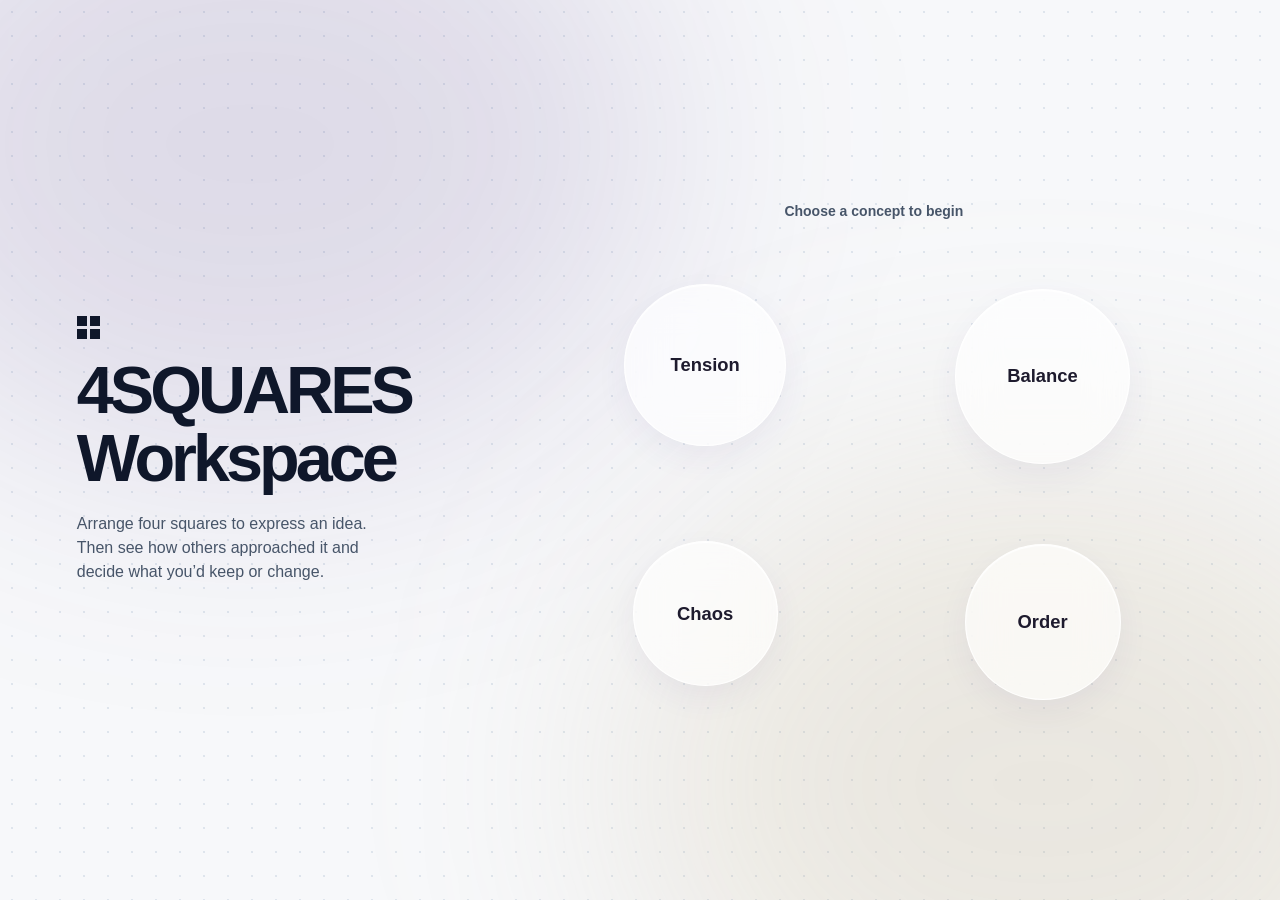
==== p3/index.html @ ac11e538 "Keep landing concept bubbles label-only" ====
<!DOCTYPE html>
<html lang="en">
<head>
  <meta http-equiv="Content-Security-Policy" content="script-src 'self'; connect-src 'none'; img-src data: blob:">
  <meta charset="UTF-8" />
  <meta name="viewport" content="width=device-width, initial-scale=1.0" />
  <title>4SQUARES Workspace</title>
  <link rel="stylesheet" href="../assets/workspace.css?v=05e2b8e4b5">
</head>
<body data-flow="p3">

  <!-- SCREEN 0: ENTRY GATE -->
  <main id="entryGate" class="entry-gate spatial-entry">
    <div class="entry-wash entry-wash-purple" aria-hidden="true"></div>
    <div class="entry-wash entry-wash-gold" aria-hidden="true"></div>
    <section class="spatial-layout" aria-labelledby="gateHeading">
      <div class="spatial-intro">
        <header class="gate-header">
          <div class="mark-4squares" aria-hidden="true">
            <span></span><span></span><span></span><span></span>
          </div>
          <h1 id="gateHeading">4SQUARES Workspace</h1>
        </header>
        <p class="concept-intro">Arrange four squares to express an idea. Then see how others approached it and decide what you’d keep or change.</p>
        <button type="button" id="resumeDraftBtn" class="btn" data-click="resume-draft" hidden>Resume Saved Session</button>
      </div>
      <div class="spatial-field">
        <h2 id="conceptPickerHeading">Choose a concept to begin</h2>
        <div id="conceptPicker" role="group" aria-labelledby="conceptPickerHeading">
          <button type="button" class="concept-bubble" data-click="choose-concept">Tension</button>
          <button type="button" class="concept-bubble" data-click="choose-concept">Balance</button>
          <button type="button" class="concept-bubble" data-click="choose-concept">Chaos</button>
          <button type="button" class="concept-bubble" data-click="choose-concept">Order</button>
        </div>
      </div>
      <section id="tutorial" aria-labelledby="tutorialTitle" hidden>
        <p id="tutorialProgress" class="meta-note"></p>
        <h2 id="tutorialTitle" tabindex="-1" aria-describedby="tutorialProgress"></h2>
        <div class="tutorial-content">
          <p id="tutorialBody"></p>
          <div class="action-row">
            <button id="tutorialBack" class="btn" type="button" data-click="show-tutorial-step" hidden>Back</button>
            <button id="tutorialContinue" class="btn btn-primary" type="button" data-click="advance-tutorial">Continue</button>
            <button id="tutorialSkip" class="btn" type="button" data-click="close-tutorial">Skip intro</button>
          </div>
        </div>
      </section>
    </section>
  </main>

  <!-- WORKSPACE APPLICATION -->
  <div id="workspaceShell" hidden>
    <header class="app-header p3-header">
      <div class="header-group workspace-top-row">
        <div class="header-group workspace-status">
          <p class="workspace-concept"><span class="workspace-concept-label">Concept:</span> <span class="concept-chip"><svg viewBox="0 0 24 24" width="14" height="14" aria-hidden="true"><path id="conceptIcon" fill="none" stroke="currentColor" stroke-width="1.7" stroke-linecap="round" stroke-linejoin="round"/></svg><strong id="conceptIndicator"></strong></span></p>
        </div>
        <div class="header-group workspace-actions">
          <button type="button" class="btn workspace-tutorial" data-click="open-tutorial"><svg viewBox="0 0 24 24" width="16" height="16" aria-hidden="true"><circle cx="12" cy="12" r="9" fill="none" stroke="currentColor" stroke-width="1.6"/><path d="M9.5 9a2.5 2.5 0 1 1 4 2c-1.2.8-1.5 1.3-1.5 2.5m0 3h.01" fill="none" stroke="currentColor" stroke-width="1.6" stroke-linecap="round"/></svg> Tutorial</button>
        </div>
      </div>

      <nav class="desktop-progress progress-pill glass-floating" aria-label="Activity progress">
        <ol class="step-list">
          <li id="stepNav1" class="step-item"><button type="button" data-step="1" data-click="navigate-p3-step">1. Create V1</button></li>
          <li id="stepNavPre" class="step-item"><button type="button" data-step="1.25" data-click="navigate-p3-step">2. Pre-Reflect</button></li>
          <li id="stepNavGallery" class="step-item"><button type="button" data-step="1.5" data-click="navigate-p3-step">3. Gallery</button></li>
          <li id="stepNav2" class="step-item"><button type="button" data-step="2" data-click="navigate-p3-step">4. Decide</button></li>
          <li id="stepNav3" class="step-item"><button type="button" data-step="3" data-click="navigate-p3-step">+ Variation</button></li>
          <li id="stepNav4" class="step-item"><button type="button" data-step="4" data-click="navigate-p3-step">5. Export</button></li>
        </ol>
      </nav>

      <nav class="mobile-progress compact-progress glass-floating" aria-label="Activity steps">
        <span id="mobileStageLabel" class="sr-only">Step 1 of 5</span>
        <ol id="mobileStepList" class="step-list mobile-step-list">
          <li><button type="button" class="btn" data-step="1" data-click="navigate-p3-step">1. Create V1</button></li>
          <li><button type="button" class="btn" data-step="1.25" data-click="navigate-p3-step">2. Pre-Reflect</button></li>
          <li><button type="button" class="btn" data-step="1.5" data-click="navigate-p3-step">3. Gallery</button></li>
          <li><button type="button" class="btn" data-step="2" data-click="navigate-p3-step">4. Decide</button></li>
          <li><button type="button" class="btn" data-step="3" data-click="navigate-p3-step">+ Variation</button></li>
          <li><button type="button" class="btn" data-step="4" data-click="navigate-p3-step">5. Export</button></li>
        </ol>
      </nav>

      <p id="localSaveStatus" class="meta-note save-indicator" role="status">Local autosave</p>
    </header>

    <main class="workspace-main">
      <section id="galleryPage" aria-labelledby="galleryTitle" hidden>
        <header class="gallery-heading">
          <h2 id="galleryTitle" tabindex="-1">Gallery</h2>
          <button type="button" class="btn btn-primary" data-click="go-to-step">Continue to Reflection</button>
        </header>
        <figure class="gallery-strip">
          <figcaption id="galleryScrollHint">Swipe or scroll sideways to explore <span aria-hidden="true">→</span></figcaption>
          <div id="gallerySamples" class="sample-grid" tabindex="0" role="region" aria-label="Six example compositions" aria-describedby="galleryScrollHint"></div>
        </figure>
        <p id="sampleSaveStatus" class="sample-save-status" role="status"></p>
      </section>
      <!-- LEFT COLUMN: BOARD OR COMPARISON GALLERY -->
      <section id="stageSection" class="stage-section" aria-label="Composition workspace">

        <!-- Interactive Canvas View (Steps 1-3) -->
        <div id="canvasView">
          <div class="canvas-toolbar">

            <div id="ghostToolbar" class="header-group" hidden>
              <label class="checkbox-row">
                <input type="checkbox" id="v1GhostToggle" data-change="render-board" />
                <span>V1 Baseline Outline</span>
              </label>
              <button type="button" class="btn" data-click="select-choice">View Locked V1</button>
            </div>
          </div>

          <div class="board-surface">
            <p class="touch-hint">Drag to move a square. Tap it for size and rotation controls, or pinch with two fingers to resize.</p>
          <div
            id="board"
            class="canvas-frame"
            role="application"
            aria-label="Four squares composition board. Select a square with Tab, move with Arrow keys, resize with plus or minus, rotate with left or right bracket."
            data-click="on-board-background-tap"
          >
            <div id="squaresContainer"></div>
          </div>
            <div id="canvasEditControls" class="canvas-edit-controls" hidden>
              <div class="canvas-edit-actions" role="group" aria-label="Canvas history">
                <button id="undoCanvasBtn" type="button" class="btn" data-click="undo-canvas" aria-disabled="true" aria-keyshortcuts="Control+Z Meta+Z" title="Ctrl/⌘+Z">Undo</button>
                <button id="redoCanvasBtn" type="button" class="btn" data-click="redo-canvas" aria-disabled="true" aria-keyshortcuts="Control+Shift+Z Meta+Shift+Z" title="Ctrl/⌘+Shift+Z">Redo</button>
                <span id="canvasHistoryStatus" class="sr-only" role="status"></span>
              </div>
              <div id="tiltControl" class="square-edit-controls glass-floating is-empty" role="group" aria-label="Selected square controls">
                <p id="squareEditHint">Select a square to adjust its angle and scale.</p>
                <div id="squareEditFields" hidden>
                  <strong id="squareEditLabel" aria-label="Selected square"></strong>
                  <label for="squareAngle" class="angle-label">Angle</label>
                  <input id="squareAngle" class="square-range angle-range" type="range" min="-45" max="45" step="1" value="0" aria-label="Square rotation angle">
                  <output id="tiltReadout" for="squareAngle">0°</output>
                  <button id="resetSquareAngle" class="btn angle-reset" type="button" data-click="reset-active-tilt" aria-label="Reset angle to zero" aria-disabled="true">↺</button>
                  <label for="squareScale" class="scale-label">Scale</label>
                  <input id="squareScale" class="square-range scale-range" type="range" step="any" aria-label="Square scale percentage">
                  <output id="squareSizeReadout" for="squareScale">100%</output>
                </div>
              </div>
            </div>
          </div>

          <!-- Version & Working Draft Management -->
          <section id="choicesTray" class="choices-bar" aria-label="Version management" hidden>
            <div class="store-actions">
              <button type="button" id="saveNewVersionBtn" class="btn btn-primary" data-click="store-new-choice">Save New Version</button>
              <button id="discardDraftBtn" type="button" class="btn discard-draft-secondary" data-click="confirm-discard-draft" hidden>Discard Changes</button>
              <span id="versionSaveStatus" class="meta-note" role="status"></span>
            </div>
            <details id="savedVersions">
              <summary>Saved Versions</summary>
              <ul id="choicesList" class="choices-list" aria-label="Saved versions"></ul>
            </details>
          </section>
        </div>

        <!-- Multi-Choice Comparison View (Step 4) -->
        <div id="compareView" hidden>
          <div class="canvas-toolbar compare-toolbar">
            <span class="badge" id="compareCountBadge">Comparing Versions</span>

            <div class="header-group">
              <label class="checkbox-row">
                <input type="checkbox" id="galleryGhostToggle" data-change="render-compare-gallery" checked />
                <span>Show the original V1 as dashed outlines</span>
              </label>
              <button type="button" class="btn" data-click="go-to-step-2">Back to Variations</button>
            </div>
          </div>

          <p class="meta-note">Dashed outlines show V1. Solid squares show the saved version.</p>
          <div id="compareGalleryGrid" class="compare-grid" role="region" aria-label="Comparison of saved versions"></div>
        </div>
      </section>

      <!-- RIGHT COLUMN: CLEAN STEP-BY-STEP PANEL (NO DUPLICATE MODE SWITCHER) -->
      <aside id="contextPanel" class="context-panel glass-card" aria-live="polite">

        <!-- STEP 1 PANEL -->
        <section id="onlineCreatePanel" class="panel-group" hidden>
          <h2 id="onlineCreateTitle" tabindex="-1">Make a Composition</h2>
          <p id="onlineCreateHint"></p>
          <button type="button" class="btn btn-primary" data-click="save-exploration">Save &amp; Continue</button>
          <p id="explorationStatus" class="meta-note" role="status" hidden></p>
          <section id="explorationProgress" class="panel-group" aria-labelledby="explorationCount" hidden>
            <h3 id="explorationCount" class="panel-title" aria-live="polite"></h3>
            <ol id="explorationThumbnails" class="exploration-grid"></ol>
          </section>
        </section>
        <section id="explorationReview" class="panel-group" aria-labelledby="explorationReviewTitle" hidden>
          <h2 id="explorationReviewTitle">Pick the arrangement you’d like to start with</h2>
          <p id="explorationReviewPrompt"></p>
          <ul id="explorationList" class="exploration-grid" aria-label="Your saved arrangements"></ul>
        </section>
        <section id="panelStep1" class="panel-group" aria-labelledby="step1Title">
          <div class="disclosure-header">
            <h2 id="step1Title" class="panel-title">Make Your First Composition</h2>
            <span id="v1LockBadge" class="badge">In progress</span>
          </div>

          <button id="backToComposition" type="button" class="btn" data-click="go-to-step-4" hidden>Back to Composition</button>
          <div>
            <p id="reflectionIntro" class="meta-note">Take a moment with your arrangement before opening the Gallery. A sentence or two is enough.</p>
          </div>

          <div>
            <label for="goalField" id="firstReflectionPrompt">How does this arrangement capture your chosen idea?</label>
            <p id="firstReflectionHint" class="meta-note">Start with one detail, such as a tight gap, a tilted edge, or an open corner.</p>
            <textarea id="goalField" aria-describedby="firstReflectionHint" data-input="validate-step1-gate"></textarea>
          </div>

          <div id="nextExploration">
            <label for="nextField">What might you test next? (Optional)</label>
            <input type="text" id="nextField" data-input="validate-step1-gate" placeholder="One thing I might change is …" />
          </div>

          <details id="reflectionHelp">
            <summary>Need a starting point?</summary>
            <p>Try noticing one of these details.</p>
            <ul>
              <li><strong>Closeness</strong> · Squares that almost touch or feel pulled apart.</li>
              <li><strong>Edges and tilt</strong> · Edges that line up, overlap, or lean.</li>
              <li><strong>Quiet space</strong> · Where the open space draws your eye.</li>
            </ul>
          </details>
          <div class="action-row">
            <button type="button" id="lockV1Btn" class="btn btn-primary" data-click="lock-baseline-v1">
              Save & Open Gallery
            </button>
          </div>
        </section>

        <!-- STEP 2 PANEL -->
        <section id="panelStep2" class="panel-group" aria-labelledby="step2Title" hidden>
          <div class="reflection-heading">
            <h2 id="step2Title" class="panel-title">4. Reflect &amp; Decide</h2>
            <button type="button" class="btn reflection-link" data-click="go-to-step-5">Back to Gallery</button>
          </div>
          <section id="reflectionReference" aria-label="Compositions to compare">
            <div id="reflectionReferenceCard" class="reflection-reference-grid"></div>
          </section>
          <div class="reflection-question">
            <label for="understandingShiftField" id="secondReflectionPrompt">What did the Gallery help you notice?</label>
            <p id="secondReflectionHint" class="meta-note">You might notice how a layout uses edges, open space, or contrast.</p>
            <textarea aria-describedby="secondReflectionHint" id="understandingShiftField" rows="4" data-input="validate-step2-gate"></textarea>
          </div>
          <p id="reviewDecisionStatus" class="meta-note" hidden></p>
          <button type="button" id="reviseDecisionBtn" class="btn" data-click="revise-reflection-decision" hidden>Revise decision</button>
          <button type="button" id="continueReflectionBtn" class="btn btn-primary" data-click="show-reflection-next" aria-controls="reflectionNext" disabled>Continue</button>
          <section id="reflectionNext" class="reflection-next-stage" aria-labelledby="reflectionNextTitle" hidden>
            <h3 id="reflectionNextTitle" class="panel-title" tabindex="-1">Where would you like to go from here?</h3>
            <div class="reflection-next">
              <button type="button" id="keepFirstBtn" class="btn" data-click="finish-reflection">Stay with my original</button>
              <button type="button" id="toStep3Btn" class="btn" data-click="finish-reflection-2">Explore a variation</button>
            </div>
          </section>
          <div class="draft-actions">
            <p id="draftStatus" class="meta-note" role="status"></p>
          </div>
        </section>

        <!-- STEP 3 PANEL -->
        <section id="panelStep3" class="panel-group" aria-labelledby="step3Title" hidden>
          <h2 id="step3Title" class="panel-title">Try a Variation (Optional)</h2>

          <p id="variationInstruction" class="source-disclaimer">
            Test one small shift. Move, tilt, or resize a square, then choose <strong>Save New Version</strong> when you want to keep it.
          </p>

          <div class="disclosure-block">
            <h3>What you noticed in the Gallery</h3>
            <blockquote id="activeReflectionSummary" class="quote-text"></blockquote>
          </div>

          <div class="action-row">
            <button type="button" class="btn" data-click="go-to-step">Back to Reflection</button>
            <button id="finishVariationsBtn" type="button" class="btn btn-primary" data-click="proceed-to-comparison">
              Compare Versions
            </button>
          </div>
        </section>

        <!-- STEP 4 PANEL -->
        <section id="panelStep4" class="panel-group" aria-labelledby="step4Title" hidden>
          <h2 id="step4Title" class="panel-title">5. Compare &amp; Export</h2>
          <div class="journey-grid" id="thinkingJourney">
            <section><h3>Your initial note</h3><div id="journeyBaseline"></div><blockquote id="journeyBefore"></blockquote></section>
            <section><h3>What stood out in the Gallery</h3><blockquote id="journeyAfter"></blockquote></section>
          </div>

          <div id="journeyFinal"></div>
          <p id="selectedSummaryBadge" class="badge badge-active">Kept: V1</p>

          <button type="button" id="continueDecisionBtn" class="btn btn-primary" data-click="show-decision" aria-controls="decisionPanel" hidden>Continue to decision</button>
          <section id="decisionPanel" class="panel-group" aria-labelledby="finalReasonLabel" hidden>
            <div>
              <label id="finalReasonLabel" for="finalReasonField" tabindex="-1">What makes this version feel right now?</label>
              <textarea id="finalReasonField" placeholder="A quick note about what feels right or what you chose to leave out." data-input="hide-decision-export"></textarea>
            </div>
            <button type="button" class="btn btn-primary" data-click="record-decision-log" aria-controls="decisionExport">Record Final Note</button>
          </section>

          <section id="decisionExport" class="panel-group" aria-label="Export decision" hidden>
            <output id="finalLogOutput" class="log-output" tabindex="-1"></output>
            <div class="action-row">
              <button type="button" class="btn" data-click="export-session-json">Export JSON</button>
              <button type="button" class="btn" data-click="download-session-summary-txt">Download Summary (.txt)</button>
            </div>
          </section>
        </section>

      </aside>
    </main>
    <details class="session-actions">
      <summary>Session options</summary>
      <p class="meta-note">On a shared computer, export your work and reset before leaving.</p>
      <button type="button" class="btn reset-danger" data-click="open-reset-dialog"><span aria-hidden="true">⚠</span> Reset Session</button>
    </details>
  </div>

  <dialog id="resetDialog" class="glass-modal" aria-labelledby="resetTitle" aria-describedby="resetDescription">
    <h2 id="resetTitle">Reset this session?</h2>
    <p id="resetDescription">This deletes your arrangements, variations, and reflections from this browser. You can download a summary first.</p>
    <div class="action-row">
      <button type="button" class="btn" data-click="download-session-summary-txt">Export Summary</button>
      <form method="dialog"><button type="submit" class="btn" autofocus>Cancel</button></form>
      <button type="button" class="btn reset-danger" data-click="reset-session-storage">Delete session</button>
    </div>
  </dialog>
  <script type="module" src="../assets/workspace.js?v=a4aa5c584b"></script>
</body>
</html>
---- assets/workspace.css ----
:root {
      --bg: #ffffff;
      --workspace-bg: #f6f7f9;
      --glass-floating-bg: rgb(255 255 255 / 72%);
      --glass-modal-bg: rgb(255 255 255 / 88%);
      --glass-card-bg: rgb(255 255 255 / 78%);
      --glass-border: rgb(15 23 42 / 9%);
      --glass-shadow: 0 4px 24px -1px rgb(15 23 42 / 5%), 0 1px 2px rgb(15 23 42 / 3%), inset 0 1px 0 rgb(255 255 255 / 80%);
      --glass-modal-shadow: 0 20px 40px -12px rgb(15 23 42 / 12%);
      --glass-radius: 14px;
      --surface-muted: #f8fafc;
      --border: #cbd5e1;
      --border-strong: #0f172a;
      --text: #0f172a;
      --text-muted: #475569;
      --accent: #1d4ed8;
      --accent-soft: #eff6ff;
      --warn-bg: #fffbeb;
      --warn-border: #d97706;
      --warn-text: #92400e;
      --focus-ring: 2px solid #1d4ed8;
      --radius: 6px;
      --space-1: 4px;
      --space-2: 8px;
      --space-3: 12px;
      --space-4: 16px;
      --space-5: 24px;
      --space-6: 32px;
    }

    *, *::before, *::after {
      box-sizing: border-box;
      margin: 0;
      padding: 0;
    }

    body {
      font-family: -apple-system, BlinkMacSystemFont, "Segoe UI", Inter, Roboto, sans-serif;
      background: radial-gradient(ellipse at 10% 10%, rgb(99 102 241 / 5%), transparent 55%),
        radial-gradient(ellipse at 90% 25%, rgb(14 165 233 / 4%), transparent 52%),
        radial-gradient(ellipse at 60% 90%, rgb(244 63 94 / 3%), transparent 48%),
        var(--workspace-bg);
      background-attachment: fixed;
      color: var(--text);
      line-height: 1.5;
      min-height: 100vh;
      min-height: 100dvh;
      display: flex;
      flex-direction: column;
      -webkit-font-smoothing: antialiased;
    }

    :focus-visible {
      outline: var(--focus-ring);
      outline-offset: 2px;
    }

    .sr-only {
      position: absolute;
      width: 1px;
      height: 1px;
      padding: 0;
      margin: -1px;
      overflow: hidden;
      clip: rect(0, 0, 0, 0);
      white-space: nowrap;
      border: 0;
    }

    [hidden] {
      display: none !important;
    }

    button, select, input, textarea {
      font: inherit;
      color: inherit;
    }

    .btn {
      display: inline-flex;
      align-items: center;
      justify-content: center;
      padding: var(--space-2) var(--space-3);
      border: 1px solid var(--border);
      border-radius: var(--radius);
      background: var(--bg);
      font-size: 0.8125rem;
      font-weight: 600;
      cursor: pointer;
    }

    .btn:hover:not(:disabled) {
      border-color: var(--border-strong);
    }

    .btn:disabled {
      opacity: 0.45;
      cursor: not-allowed;
    }

    .btn-primary {
      background: var(--text);
      color: var(--bg);
      border-color: var(--text);
    }

    .btn-primary:hover:not(:disabled) {
      background: #1e293b;
    }

    .badge {
      display: inline-block;
      font-size: 0.75rem;
      font-weight: 600;
      padding: 2px var(--space-2);
      border-radius: 4px;
      background: var(--surface-muted);
      border: 1px solid var(--border);
      color: var(--text-muted);
    }

    .badge-active {
      background: var(--accent-soft);
      border-color: var(--accent);
      color: var(--accent);
    }

    label {
      display: block;
      font-size: 0.8125rem;
      font-weight: 600;
      margin-bottom: var(--space-1);
    }

    input[type="text"], input[type="number"], textarea, select {
      width: 100%;
      padding: var(--space-2) var(--space-3);
      border: 1px solid var(--border);
      border-radius: var(--radius);
      background: var(--bg);
      font-size: 0.875rem;
    }

    input:read-only, textarea:read-only {
      background: var(--surface-muted);
      color: var(--text-muted);
    }

    textarea {
      resize: vertical;
      min-height: 64px;
    }

    /* Screen 0: Pure White Entry Gate */
    .entry-gate {
      flex: 1;
      display: flex;
      align-items: center;
      justify-content: center;
      padding: var(--space-5);
      background: var(--bg);
    }

    .gate-dialog {
      width: 100%;
      max-width: 500px;
      border: 1px solid var(--border);
      border-radius: var(--radius);
      padding: var(--space-6);
      display: flex;
      flex-direction: column;
      gap: var(--space-5);
    }

    .gate-header {
      display: flex;
      align-items: center;
      gap: var(--space-3);
    }

    .mark-4squares {
      display: grid;
      grid-template-columns: repeat(2, 10px);
      gap: 3px;
    }

    .mark-4squares span {
      width: 10px;
      height: 10px;
      background: var(--text);
    }

    .gate-header h1 {
      font-size: 1.25rem;
      font-weight: 700;
      letter-spacing: -0.02em;
    }

    .gate-grid {
      display: grid;
      grid-template-columns: 1fr;
      gap: var(--space-3);
    }

    .gate-option {
      text-align: left;
      padding: var(--space-4);
      border: 1px solid var(--border);
      border-radius: var(--radius);
      background: var(--bg);
      cursor: pointer;
      display: flex;
      flex-direction: column;
      gap: var(--space-1);
    }

    .gate-option:hover {
      border-color: var(--border-strong);
    }

    .gate-option strong {
      font-size: 0.9375rem;
    }

    .gate-option span {
      font-size: 0.8125rem;
      color: var(--text-muted);
    }

    /* Header & Stepper */
    .app-header {
      border-bottom: 1px solid var(--border);
      padding: var(--space-3) var(--space-4);
      display: flex;
      flex-wrap: wrap;
      justify-content: space-between;
      align-items: center;
      gap: var(--space-3);
    }

    .header-group {
      display: flex;
      align-items: center;
      gap: var(--space-2);
      flex-wrap: wrap;
    }

    .step-list {
      list-style: none;
      display: flex;
      flex-wrap: wrap;
      gap: var(--space-1);
    }

    .step-item {
      font-size: 0.75rem;
      font-weight: 600;
      padding: var(--space-1) var(--space-2);
      border-radius: 4px;
      color: var(--text-muted);
    }

    .step-item[aria-current="step"] {
      background: var(--text);
      color: var(--bg);
    }

    .mobile-progress, .session-actions { display: none; }

    /* Mobile-First Main Grid */
    .workspace-main {
      flex: 1;
      width: 100%;
      max-width: 1180px;
      margin: 0 auto;
      padding: var(--space-4);
      display: grid;
      grid-template-columns: 1fr;
      gap: var(--space-5);
      align-items: start;
    }

    @media (min-width: 600px) {
      .gate-grid {
        grid-template-columns: 1fr 1fr;
      }
    }

    /* Desktop workspace */
    @media (min-width: 880px) {
      .workspace-main {
        --board-edge: clamp(320px, 68vh, 560px);
        --panel-width: clamp(360px, 39vw, 580px);
        max-width: 1400px;
        grid-template-columns: minmax(0, 1fr);
        padding: clamp(24px, 2.5vw, 40px);
        gap: clamp(24px, 3vw, 48px);
      }

      .workspace-main:has(.stage-section:not([hidden])) {
        grid-template-columns: minmax(0, var(--board-edge)) minmax(0, var(--panel-width));
        justify-content: center;
      }

      .workspace-main:has(.stage-section.wide) {
        grid-template-columns: minmax(0, 1fr) minmax(0, clamp(340px, 30vw, 440px));
      }

      .workspace-main .stage-section,
      .workspace-main .context-panel {
        min-width: 0;
      }

      .workspace-main .stage-section {
        max-width: none;
      }

      #canvasView > .canvas-toolbar:not(:has(> :not([hidden]))) {
        display: none;
      }
    }

    @media (min-width: 1200px) {
      .app-header,
      .app-header .header-group,
      .desktop-progress .step-list {
        flex-wrap: nowrap;
        white-space: nowrap;
      }
    }

    /* Left Column: Board & Version Tray */
    .stage-section {
      display: flex;
      flex-direction: column;
      gap: var(--space-3);
      width: 100%;
      max-width: 480px;
      margin: 0 auto;
    }

    .stage-section.wide {
      max-width: 100%;
    }

    .canvas-toolbar {
      display: flex;
      justify-content: space-between;
      align-items: center;
      min-height: 32px;
      gap: var(--space-2);
      flex-wrap: wrap;
    }

    .canvas-frame {
      width: 100%;
      aspect-ratio: 1 / 1;
      border: 2px solid var(--border-strong);
      border-radius: 4px;
      position: relative;
      overflow: hidden;
      background-color: var(--bg);
      background-image: radial-gradient(#cbd5e1 1px, transparent 1px);
      background-size: 5% 5%;
    }

    .square-node {
      position: absolute;
      width: 16.5%;
      height: 16.5%;
      background: var(--text);
      color: var(--bg);
      border: 0;
      font-size: 0.75rem;
      font-weight: 700;
      cursor: grab;
      display: flex;
      align-items: center;
      justify-content: center;
      user-select: none;
    }

    .square-node:active {
      cursor: grabbing;
    }

    .square-node[aria-pressed="true"] {
      outline: 2px solid var(--accent);
      outline-offset: 2px;
    }

    .square-ghost {
      position: absolute;
      width: 16.5%;
      height: 16.5%;
      border: 2px dashed var(--accent);
      background: rgba(29, 78, 216, 0.06);
      color: var(--accent);
      font-size: 0.6875rem;
      font-weight: 700;
      display: flex;
      align-items: center;
      justify-content: center;
      pointer-events: none;
    }

    .eye-pin {
      position: absolute;
      transform: translate(-50%, -50%);
      background: var(--bg);
      color: var(--text);
      border: 2px solid var(--text);
      font-size: 0.6875rem;
      font-weight: 700;
      padding: 2px 6px;
      border-radius: 4px;
      pointer-events: none;
      z-index: 20;
    }

    .tilt-bar {
      position: absolute;
      transform: translateX(-50%);
      background: var(--text);
      color: var(--bg);
      padding: var(--space-1);
      border-radius: var(--radius);
      display: flex;
      align-items: center;
      gap: var(--space-1);
      z-index: 30;
    }

    .tilt-bar button {
      background: transparent;
      border: 1px solid rgba(255,255,255,0.25);
      color: var(--bg);
      font-size: 0.75rem;
      font-weight: 600;
      padding: 2px 6px;
      border-radius: 4px;
      cursor: pointer;
    }

    .tilt-bar output {
      font-size: 0.75rem;
      min-width: 32px;
      text-align: center;
    }

    /* Version Management Tray */
    .choices-bar {
      border-top: 1px solid var(--border);
      padding-top: var(--space-3);
      display: flex;
      flex-direction: column;
      gap: var(--space-2);
    }

    .store-actions {
      display: flex;
      gap: var(--space-2);
      flex-wrap: wrap;
    }

    .choices-list {
      list-style: none;
      display: flex;
      gap: var(--space-2);
      overflow-x: auto;
      padding-bottom: var(--space-1);
    }

    .choice-btn {
      text-align: left;
      padding: var(--space-2) var(--space-3);
      border: 1px solid var(--border);
      border-radius: var(--radius);
      background: var(--bg);
      cursor: pointer;
      min-width: 136px;
      display: flex;
      flex-direction: column;
      gap: 2px;
    }

    .choice-btn[aria-current="true"] {
      background: var(--text);
      border-color: var(--text);
      color: var(--bg);
    }

    .choice-btn strong {
      font-size: 0.8125rem;
    }

    .choice-btn span {
      font-size: 0.75rem;
      color: var(--text-muted);
    }

    /* Step 4: Multi-Choice Comparison Grid */
    .compare-grid {
      display: grid;
      grid-template-columns: repeat(auto-fit, minmax(210px, 1fr));
      gap: var(--space-4);
      width: 100%;
    }

    .compare-item {
      border: 1px solid var(--border);
      border-radius: var(--radius);
      padding: var(--space-3);
      display: flex;
      flex-direction: column;
      gap: var(--space-2);
      background: var(--bg);
    }

    .compare-item.is-selected {
      border-color: var(--border-strong);
      border-width: 2px;
    }

    .compare-item-head {
      display: flex;
      justify-content: space-between;
      align-items: center;
      gap: var(--space-2);
      font-size: 0.8125rem;
    }

    .meta-note {
      font-size: 0.75rem;
      color: var(--text-muted);
    }

    /* Right Contextual Panel */
    .context-panel {
      border: 1px solid var(--border);
      border-radius: var(--radius);
      padding: var(--space-5);
      display: flex;
      flex-direction: column;
      gap: var(--space-4);
    }

    .panel-group {
      display: flex;
      flex-direction: column;
      gap: var(--space-3);
    }

    .context-panel.exploration-review-screen {
      grid-column: 1 / -1;
      width: min(100%, 68rem);
      min-width: 0;
      justify-self: center;
    }

    #explorationReviewTitle { font-size: clamp(1.35rem, 3vw, 1.9rem); }

    .exploration-grid {
      display: grid;
      grid-template-columns: repeat(3, minmax(0, 1fr));
      gap: 12px;
      list-style: none;
      margin: 0;
      padding: 0;
    }

    .exploration-grid li { min-width: 0; }
    .exploration-grid .canvas-frame { display: block; border: 1px solid var(--border); }
    .exploration-grid .square-node { cursor: inherit; }
    .exploration-option {
      display: grid;
      gap: 8px;
      width: 100%;
      text-align: left;
    }
    .exploration-option[aria-pressed="true"] {
      border-color: var(--text);
      box-shadow: inset 0 0 0 1px var(--text);
      background: #eef2f7;
    }
    .exploration-option[aria-pressed="true"] .canvas-frame { border-color: var(--text); }
    #explorationProgress { border-top: 1px solid var(--border); padding-top: var(--space-3); }
    #explorationProgress .exploration-grid { grid-template-columns: repeat(3, minmax(0, 1fr)); }
    #explorationProgress li { display: grid; gap: 5px; }
    #explorationReview textarea { width: 100%; }
    #explorationReflect { align-self: flex-start; }

    @media (min-width: 1024px) {
      #explorationList { grid-template-columns: repeat(6, minmax(0, 1fr)); }
    }
    @media (max-width: 479px) {
      #explorationList { grid-template-columns: repeat(2, minmax(0, 1fr)); }
    }

    .panel-title {
      font-size: 1rem;
      font-weight: 700;
    }

    .disclosure-block {
      border-top: 1px solid var(--border);
      padding-top: var(--space-3);
      display: flex;
      flex-direction: column;
      gap: var(--space-2);
    }

    .disclosure-header {
      display: flex;
      justify-content: space-between;
      align-items: center;
      gap: var(--space-2);
    }

    .disclosure-header h3 {
      font-size: 0.875rem;
      font-weight: 600;
    }

    .source-disclaimer {
      font-size: 0.75rem;
      color: var(--text-muted);
    }

    .quote-text {
      font-size: 0.875rem;
      color: var(--text);
      border-left: 2px solid var(--border-strong);
      padding-left: var(--space-3);
    }

    .chip-group {
      display: flex;
      flex-wrap: wrap;
      gap: var(--space-1);
    }

    .tag-btn {
      font-size: 0.75rem;
      padding: var(--space-1) var(--space-2);
      border: 1px solid var(--border);
      border-radius: 4px;
      background: var(--bg);
      cursor: pointer;
    }

    .tag-btn[aria-pressed="true"] {
      background: var(--text);
      color: var(--bg);
      border-color: var(--text);
    }

    .checkbox-row {
      display: flex;
      align-items: center;
      gap: var(--space-2);
      font-size: 0.8125rem;
      font-weight: 500;
      cursor: pointer;
    }

    .coord-row {
      display: grid;
      grid-template-columns: 1fr 1fr auto;
      gap: var(--space-2);
      align-items: end;
    }

    .action-row {
      display: flex;
      gap: var(--space-2);
      padding-top: var(--space-2);
      flex-wrap: wrap;
    }

    .action-row .btn-primary {
      flex: 1;
    }

    .log-output {
      border-top: 1px solid var(--border);
      padding-top: var(--space-3);
      font-size: 0.8125rem;
      display: flex;
      flex-direction: column;
      gap: var(--space-2);
    }

    .log-item {
      padding-left: var(--space-2);
      border-left: 2px solid var(--border);
    }
    .concept-bubble {
      aspect-ratio: 1;
      width: min(100%, 8rem);
      justify-self: center;
      align-items: center;
      justify-content: center;
      border-radius: 50%;
    }

    .photo-frame { position: relative; width: fit-content; margin-inline: auto; }
    .photo-frame .eye-pin { pointer-events: none; }
    .composition-photo { display: block; width: 100%; max-height: 32rem; object-fit: contain; }
    #galleryV1Preview { width: min(100%, 42rem); margin-block: 8px; }
    .sample-save-status { margin-inline-start: .35em; }
    .sample-save[aria-pressed="true"] {
      border-color: var(--accent);
      background: var(--accent-soft);
      color: var(--accent);
    }
    .journey-grid { display: grid; gap: 12px; }
    @media (min-width: 600px) { .journey-grid { grid-template-columns: repeat(2, minmax(0, 1fr)); } }
    #galleryList { display: grid; gap: 12px; }
    #galleryList blockquote, #thinkingJourney blockquote { white-space: pre-wrap; overflow-wrap: anywhere; }
    #galleryPage { grid-column: 1 / -1; display: grid; gap: 24px; min-width: 0; }
    .gallery-heading { display: flex; justify-content: space-between; align-items: center; gap: 16px; flex-wrap: wrap; }
    .gallery-heading h2 { font-size: clamp(1.5rem, 4vw, 2.25rem); line-height: 1.15; }
    .sample-grid { display: grid; grid-auto-flow: column; grid-auto-columns: 85%; overflow-x: auto; scroll-snap-type: x mandatory; padding: 8px 8px 12px; gap: 24px; }
    .sample-grid figure { margin: 0; min-width: 0; scroll-snap-align: start; scroll-margin-inline-start: 8px; }
    .sample-grid figcaption { display: grid; gap: 2px; padding-block: 12px; }
    .sample-grid figcaption span { font-size: .875rem; color: var(--text-muted, #475569); }
    .sample-art { background: #f4f3ef; border: 1px solid #e0ddd6; touch-action: auto; }
    .sample-square { position: absolute; width: 16.5%; aspect-ratio: 1; background: #171717; }
    #galleryPage summary { cursor: pointer; }
    @media (min-width: 600px) { .sample-grid { grid-auto-columns: calc((100% - 28px) / 2); } }
    @media (min-width: 880px) { .sample-grid { grid-auto-columns: calc((100% - 56px) / 3); } }
    #tutorial { display: grid; gap: 16px; }
    #tutorialBody { line-height: 1.6; }
    .reflection-screen #canvasView .canvas-toolbar,
    .reflection-screen #photoControls,
    .reflection-screen #photoStatus { display: none; }
    .reflection-screen #board { pointer-events: none; }
    .sample-grid { gap: 28px; }
    .sample-grid .clothesline-card::after {
      content: ""; position: absolute; top: -9px; left: -14px; right: -14px;
      border-top: 2px solid #786959; pointer-events: none;
    }
    .sample-grid .clothesline-card { margin-top: 10px; }
    .clothesline-card { position: relative; min-width: 0; }
    .clothesline-card::before {
      content: ""; position: absolute; z-index: 1; top: -24px;
      left: calc(50% - 5px); width: 10px; height: 30px;
      border-radius: 2px; background: #b28b60; pointer-events: none;
    }
    .flip-art {
      display: block; width: 100%; min-height: 0; padding: 0;
      background: #f4f3ef; color: #172033; border: 1px solid #d9d3c8;
      border-radius: 4px; cursor: pointer; transform: rotate(var(--hang, 0deg));
      transition: transform .2s ease; text-align: left;
    }
    .flip-art:hover, .flip-art:focus-visible { transform: translateY(-4px); }
    .clothesline-card:nth-child(3n + 1) { --hang: -1.2deg; }
    .clothesline-card:nth-child(3n + 2) { --hang: .7deg; }
    .flip-art > span { display: block; }
    .flip-art .flip-hint {
      display: flex;
      align-items: center;
      justify-content: center;
      min-height: 44px;
      padding: 8px 12px;
      border-top: 1px solid #d9d3c8;
      border-radius: 0 0 3px 3px;
      background: var(--bg);
      color: var(--accent);
      font-size: .8125rem;
      font-weight: 600;
      text-align: center;
    }
    .flip-art:hover .flip-hint, .flip-art:focus-visible .flip-hint {
      background: var(--accent-soft);
      text-decoration: underline;
      text-underline-offset: .2em;
    }
    #reflectionReferenceCard {
      width: min(100%, 12rem);
      margin: 8px 0;
    }
    #reflectionReferenceCard .clothesline-card::before { display: none; }
    .flip-art .art-back { padding: clamp(12px, 3vw, 24px); min-height: 10rem; overflow-wrap: anywhere; }
    .art-back strong { display: block; margin-bottom: 8px; }
    .card-caption { display: flex; gap: 8px; justify-content: space-between; align-items: baseline; padding-block: 10px; }
    .card-caption small { color: #475569; }
    @media (prefers-reduced-motion: reduce) {
      .flip-art { transition: none; }
      .flip-art:hover, .flip-art:focus-visible { transform: none; }
    }
    .context-panel.summary-only { grid-column: 1 / -1; width: min(100%, 50rem); justify-self: center; }
    .board-surface { position: relative; }
    .workspace-top-row .header-group { gap: 8px; }
    .workspace-concept { display: flex; align-items: baseline; gap: 6px; }
    .workspace-concept-label { font-size: .875rem; color: var(--text-muted); }
    .workspace-actions .workspace-tutorial {
      border-color: transparent;
      background: transparent;
      color: var(--text-muted);
      min-height: 44px;
    }
    .workspace-actions .workspace-tutorial:hover { background: #f4f7fb; color: var(--text); }
    .touch-hint { display: none; }
    #board.is-editable { touch-action: none; }
    #board.is-editable .square-node { touch-action: none; -webkit-touch-callout: none; }
    .square-resize-handle { display: none; }
    @media (any-pointer: fine), (min-width: 600px) and (any-pointer: coarse) {
      #board.is-editable .square-node[aria-pressed="true"] { z-index: 1; }
      #board.is-editable .square-node[aria-pressed="true"] .square-resize-handle {
        display: grid;
        place-items: center;
        position: absolute;
        width: min(20px, 36%);
        height: min(20px, 36%);
      }
      .square-resize-handle[data-corner="nw"] { top: 0; left: 0; cursor: nwse-resize; }
      .square-resize-handle[data-corner="ne"] { top: 0; right: 0; cursor: nesw-resize; }
      .square-resize-handle[data-corner="se"] { bottom: 0; right: 0; cursor: nwse-resize; }
      .square-resize-handle[data-corner="sw"] { bottom: 0; left: 0; cursor: nesw-resize; }
      .square-resize-handle::after {
        content: "";
        width: 8px;
        height: 8px;
        background: var(--bg);
        border: 1px solid var(--accent);
        border-radius: 1px;
      }
    }
    @media (pointer: coarse) and (min-width: 768px) {
      .board-surface:has(.is-editable) .touch-hint { display: block; margin-bottom: 8px; font-size: .875rem; }
    }
    button, summary, .checkbox-row { touch-action: manipulation; }
    .btn:active:not(:disabled), .gate-option:active, .tilt-bar button:active {
      outline: 2px solid var(--accent);
      outline-offset: -2px;
    }
    #panelStep2 { gap: 20px; }
    .reflection-heading {
      display: flex; flex-wrap: wrap; justify-content: space-between;
      align-items: center; gap: 8px 16px;
    }
    .reflection-question { display: grid; gap: 8px; }
    .reflection-question label { margin: 0; line-height: 1.4; }
    .reflection-next-stage { display: grid; gap: 8px; }
    .reflection-next {
      display: grid; grid-template-columns: repeat(2, minmax(0, 1fr)); gap: 8px;
    }
    .reflection-link {
      min-height: 44px; padding: 4px 0; border: 0; background: none;
      color: var(--accent); text-decoration: underline; text-underline-offset: .2em;
    }
    .draft-actions {
      display: flex; flex-wrap: wrap; align-items: center; gap: 0 12px;
      border-top: 1px solid var(--border);
    }

    @media (max-width: 767px) {
      .entry-gate { min-height: 100vh; min-height: 100dvh; align-items: start; padding: 20px 16px; }
      .gate-dialog { border: 0; padding: 0; gap: 20px; }
      .gate-header h1 { font-size: 1.5rem; }
      #tutorial .action-row {
        display: grid;
        grid-template-columns: repeat(2, minmax(0, 1fr));
      }
      #tutorialContinue { grid-column: 1 / -1; }
      #tutorialBack { grid-column: 1; }
      #tutorialSkip { grid-column: 2; }
      .context-panel { min-width: 0; padding: 16px; }
      .btn, .gate-option, .choice-btn, .tilt-bar button, summary, .checkbox-row { min-height: 44px; }
      .btn { white-space: normal; }
      textarea, input[type="text"], select { font-size: 16px; }
      .board-surface:has(.is-editable) .touch-hint { display: block; margin-bottom: 8px; font-size: .875rem; }
      .reflection-screen #board { width: min(100%, 280px); margin-inline: auto; }
      .tilt-bar { position: static; transform: none; margin-top: 10px; justify-content: space-between; }
      .tilt-bar button { min-width: 44px; }
      .compare-grid, .journey-grid { grid-template-columns: minmax(0, 1fr); }
      .compare-item { min-width: 0; }
      .compare-item-head { flex-wrap: wrap; }
      .app-header { display: grid; gap: 8px; padding: 8px 12px; }
      .app-header .desktop-progress, .app-header .desktop-reset { display: none; }
      .workspace-top-row, .mobile-progress {
        display: flex; align-items: center; justify-content: space-between; gap: 8px; min-width: 0;
      }
      .workspace-actions, .workspace-status { display: flex; align-items: center; gap: 6px; }
      .workspace-actions { flex: none; }
      .workspace-actions .btn { padding-inline: 9px; white-space: nowrap; }
      .workspace-status { justify-content: flex-end; flex-wrap: wrap; gap: 3px 6px; }
      .workspace-status .badge {
        border: 0; border-radius: 999px; font-size: .6875rem; line-height: 1.35;
        padding: 3px 8px; white-space: nowrap;
      }
      .mobile-step-list {
        flex: 1; min-width: 0; flex-wrap: nowrap; overflow-x: auto; white-space: nowrap;
        -webkit-overflow-scrolling: touch; scrollbar-width: thin;
      }
      .mobile-step-list li { flex: none; }
      #workspaceShell button:not(.square-node) { min-height: 44px; }
      .mobile-progress .btn { min-height: 44px; border-radius: 6px; white-space: nowrap; }
      .mobile-step-list .btn { border-color: transparent; padding-inline: 9px; }
      .mobile-progress .btn[aria-current="step"] { background: var(--text); color: var(--bg); }
      .mobile-progress .btn:focus-visible { outline-offset: -3px; }
      .mobile-gallery { flex: none; }
      .session-actions { display: block; margin: 0 16px max(16px, env(safe-area-inset-bottom)); }
      .session-actions summary { display: list-item; padding-block: 12px; cursor: pointer; color: var(--text-muted); }
      .compare-toolbar { display: grid; grid-template-columns: minmax(0, 1fr) auto; gap: 0 8px; }
      .compare-toolbar > .badge { justify-self: start; }
      .compare-toolbar > .header-group { display: contents; }
      .compare-toolbar .checkbox-row { grid-area: 2 / 1 / 3 / -1; margin: 0; }
      .compare-toolbar .checkbox-row input { width: 18px; height: 18px; flex: none; }
      .compare-toolbar .btn { grid-area: 1 / 2; padding-inline: 9px; }
      #compareView > .meta-note { margin-bottom: 8px; line-height: 1.35; }
      #compareView .compare-item { padding: 8px; }
      #compareView .canvas-frame {
        width: min(100%, 420px); width: min(100%, clamp(220px, 52dvh, 420px)); margin-inline: auto;
      }
      .card-caption { flex-wrap: wrap; }
      .flip-art, .flip-art:hover { transform: none; transition: none; }
    }
    .concept-intro, .concept-picker-heading { display: none; }

    .tutorial-content { display: contents; }

    @media (min-width: 880px) {
      .entry-gate {
        padding: clamp(28px, 5vw, 80px);
      }

      .gate-dialog {
        max-width: 1180px;
        padding: clamp(28px, 5vw, 68px);
        border-radius: 24px;
      }

      #tutorial {
        grid-template-columns: minmax(0, .75fr) minmax(0, 1.25fr);
        grid-template-rows: auto 1fr;
        column-gap: clamp(24px, 4vw, 64px);
        row-gap: 12px;
        align-items: start;
      }

      #tutorialProgress {
        grid-area: 1 / 1;
        font-size: .875rem;
      }

      #tutorialTitle {
        grid-area: 2 / 1;
        font-size: clamp(2rem, 3.25vw, 3.25rem);
        line-height: 1.1;
        letter-spacing: -.035em;
      }

      .tutorial-content {
        grid-area: 1 / 2 / 3;
        display: grid;
        align-content: space-between;
        gap: 24px;
        min-height: 16rem;
        padding: clamp(20px, 3vw, 36px);
        border-radius: 20px;
        background: #f5f7fb;
      }

      #tutorialBody {
        font-size: clamp(1rem, 1.35vw, 1.125rem);
      }

      #tutorial .btn { min-height: 40px; }

      .gate-dialog:has(#modePicker:not([hidden])) .btn {
        min-height: 40px;
      }

      .gate-dialog:has(#modePicker:not([hidden])) {
        display: grid;
        grid-template-columns: max-content max-content minmax(0, 1fr);
        gap: 16px 8px;
        align-items: start;
      }

      .gate-dialog:has(#modePicker:not([hidden])) .gate-header,
      #modeHeading,
      #modePicker {
        grid-column: 1 / -1;
      }

      .gate-dialog:has(#modePicker:not([hidden])) #resumeDraftBtn {
        grid-column: 1 / -1;
        justify-self: start;
      }

      #modeHeading {
        font-size: clamp(1.75rem, 2.9vw, 2.75rem);
        line-height: 1.15;
        letter-spacing: -.025em;
      }

      #modePicker {
        grid-template-columns: repeat(2, minmax(0, 1fr));
        gap: clamp(12px, 2vw, 24px);
        padding: clamp(16px, 3vw, 36px);
        border-radius: 20px;
        background: #f5f7fb;
      }

      #modePicker .gate-option {
        min-height: 128px;
        justify-content: center;
        padding: clamp(16px, 2vw, 24px);
      }

      #modePicker .gate-option strong { font-size: 1.125rem; }
      #modePicker .gate-option span { font-size: .9375rem; }



      .gate-dialog:has(#conceptPicker:not([hidden])) {
        display: grid;
        grid-template-columns: minmax(0, .9fr) minmax(0, 1.1fr);
        grid-template-rows: auto auto 1fr;
        column-gap: clamp(32px, 5vw, 76px);
        row-gap: 14px;
        align-items: start;
      }

      .gate-dialog:has(#conceptPicker:not([hidden])) .gate-header {
        grid-area: 1 / 1;
        align-items: flex-start;
        flex-direction: column;
        gap: 24px;
        align-self: end;
      }

      .gate-dialog:has(#conceptPicker:not([hidden])) .gate-header h1 {
        max-width: 8em;
        font-size: clamp(2.5rem, 4.6vw, 4rem);
        line-height: 1.04;
        letter-spacing: -.045em;
      }

      .gate-dialog:has(#conceptPicker:not([hidden])) .mark-4squares {
        grid-template-columns: repeat(2, 13px);
        gap: 4px;
      }

      .gate-dialog:has(#conceptPicker:not([hidden])) .mark-4squares span {
        width: 13px;
        height: 13px;
      }

      .gate-dialog:has(#conceptPicker:not([hidden])) .concept-intro {
        display: block;
        grid-area: 2 / 1;
        max-width: 29ch;
        color: var(--text-muted);
        font-size: clamp(1rem, 1.4vw, 1.2rem);
        line-height: 1.6;
      }

      .gate-dialog:has(#conceptPicker:not([hidden])) .concept-picker-heading {
        display: block;
        grid-area: 1 / 2;
        align-self: end;
        font-size: 1.125rem;
      }

      .entry-gate:not(.spatial-entry) #conceptPicker:not([hidden]) {
        grid-area: 2 / 2 / 4;
        grid-template-columns: repeat(2, minmax(0, 1fr));
        gap: clamp(14px, 2.5vw, 32px);
        padding: clamp(16px, 3vw, 36px);
        border-radius: 20px;
        background: #f5f7fb;
      }

      .entry-gate:not(.spatial-entry) #conceptPicker .concept-bubble {
        width: min(100%, clamp(7rem, 12vw, 10rem));
        background: #fff;
        border-color: #b9c7db;
        font-size: clamp(1rem, 1.55vw, 1.25rem);
        font-weight: 650;
      }

      .entry-gate:not(.spatial-entry) #conceptPicker .concept-bubble:hover {
        border-color: var(--accent);
        background: #edf3fc;
      }

      .gate-dialog:has(#conceptPicker:not([hidden])) #resumeDraftBtn {
        grid-area: 3 / 1;
        justify-self: start;
        align-self: start;
      }
    }
      @media (pointer: fine) { .board-surface:has(.is-editable) .touch-hint { display: none; } }
  
.mode-secondary-actions { display: contents; }
@media (max-width: 767px) {
  #modePicker { grid-template-columns: 1fr; }
  #modePicker .gate-option { min-height: 80px; padding: 16px; }
  .mode-secondary-actions:has(> :not([hidden])) { display: flex; gap: 8px; }
  .mode-secondary-actions .btn { flex: 1; }
  [data-flow="classic"] .workspace-main {
    grid-template-columns: minmax(0, 1fr);
    gap: 18px;
    padding: 16px;
    padding-bottom: max(24px, env(safe-area-inset-bottom));
  }
}

#reflectionHelp ul { padding-inline-start: 1.25rem; }

.canvas-edit-controls { display: grid; gap: 8px; margin-top: 8px; }
.canvas-edit-actions { display: flex; align-items: center; flex-wrap: wrap; gap: 6px; }
.canvas-edit-actions .btn { min-height: 44px; min-width: 44px; }
.canvas-edit-controls [aria-disabled="true"] { opacity: .45; cursor: default; }
.square-edit-controls {
  display: grid;
  align-items: center;
  min-height: 54px;
  padding: 4px 12px;
  border: 1px solid #e5e7eb;
  border-radius: 12px;
}
#squareEditHint { margin: 0; text-align: center; color: var(--text-muted); font-size: .875rem; }
#squareEditFields {
  display: grid;
  grid-template-columns: auto 1px auto minmax(36px, 1fr) 4ch 44px 1px auto minmax(36px, 1fr) 4ch;
  gap: 6px;
  align-items: center;
  font-size: .875rem;
}
#squareEditFields::before, #squareEditFields::after { content: ""; height: 20px; background: #e5e7eb; }
#squareEditFields::before { grid-area: 1 / 2; }
#squareEditFields::after { grid-area: 1 / 7; }
#squareEditLabel { grid-area: 1 / 1; width: 34px; padding: 4px 0; text-align: center; border-radius: 999px; background: var(--text); color: var(--bg); }
.angle-label { grid-area: 1 / 3; }
.angle-range { grid-area: 1 / 4; }
#tiltReadout { grid-area: 1 / 5; }
.angle-reset { grid-area: 1 / 6; min-width: 44px; min-height: 44px; padding: 0; border-color: transparent; font-size: 1.125rem; }
.scale-label { grid-area: 1 / 8; }
.scale-range { grid-area: 1 / 9; }
#squareSizeReadout { grid-area: 1 / 10; }
#squareEditFields output { text-align: end; font-variant-numeric: tabular-nums; }
.square-range {
  appearance: none;
  width: 100%;
  min-width: 0;
  height: 44px;
  margin: 0;
  background: transparent;
  cursor: pointer;
  --tick: 50%;
  --track: linear-gradient(#7b8797, #7b8797) var(--tick) center / 1px 6px no-repeat #e5e7eb;
}
.square-range::-webkit-slider-runnable-track { height: 6px; border-radius: 4px; background: var(--track); }
.square-range::-moz-range-track { height: 6px; border-radius: 4px; background: var(--track); }
.square-range::-webkit-slider-thumb { appearance: none; width: 18px; height: 18px; margin-top: -6px; border: 1px solid #64748b; border-radius: 50%; background: white; }
.square-range::-moz-range-thumb { width: 16px; height: 16px; border: 1px solid #64748b; border-radius: 50%; background: white; }
.square-range:focus-visible { outline: 2px solid #1746aa; outline-offset: 2px; border-radius: 6px; }
@media (max-width: 767px) {
  .square-edit-controls { min-height: 146px; }
  #squareEditFields { grid-template-columns: 42px minmax(140px, 1fr) 44px; gap: 2px 6px; }
  #squareEditFields::before, #squareEditFields::after { display: none; }
  #squareEditLabel { grid-area: 1 / 1; }
  #tiltReadout { grid-area: 1 / 2; text-align: start; }
  #squareSizeReadout { grid-area: 1 / 3; }
  .angle-label { grid-area: 2 / 1; }
  .angle-range { grid-area: 2 / 2; }
  .angle-reset { grid-area: 2 / 3; }
  .scale-label { grid-area: 3 / 1; }
  .scale-range { grid-area: 3 / 2 / 4 / 4; }
}
[data-flow="p3"] #board .square-node:focus-visible {
  outline: 3px solid #fff;
  outline-offset: 0;
  box-shadow: inset 0 0 0 2px #fff, 0 0 0 5px #1746aa;
  z-index: 2;
}
.discard-draft-secondary { background: transparent; border-color: transparent; color: var(--text-muted); }
@media (min-width: 600px) and (any-pointer: coarse) {
  [data-flow="p3"] #board.is-editable .square-node[aria-pressed="true"] .square-resize-handle {
    width: min(36px, 38%);
    height: min(36px, 38%);
  }
}
@media (min-width: 600px) and (pointer: coarse) and (any-hover: none) {
  [data-flow="classic"] #board.is-editable .square-node .square-resize-handle { display: none; }
}

[data-flow="p3"] .reflection-reference-grid {
  display: grid;
  grid-template-columns: repeat(auto-fit, minmax(min(100%, 110px), 1fr));
  gap: 12px;
  align-items: start;
}
[data-flow="p3"] :is(#journeyBaseline, #journeyFinal) .canvas-frame { max-width: 180px; }
[data-flow="p3"] .reflection-reference-grid .canvas-frame { width: 100%; }
[data-flow="p3"] .is-skipped { opacity: .72; }
[data-flow="p3"] #localSaveStatus { margin: 0; }
[data-flow="p3"] #mobileStepList { display: grid; gap: 4px; }
[data-flow="p3"] #mobileStepList .btn { width: 100%; text-align: start; min-height: 44px; }
.reset-danger { color: #981c22; }
#resetDialog { width: min(92vw, 500px); padding: 24px; border: 1px solid var(--border); border-radius: 12px; }
#resetDialog::backdrop { background: rgb(0 0 0 / 45%); }
[data-flow="p3"] .session-actions { display: block; }

.p3-header {
  display: grid;
  grid-template-columns: minmax(0,1fr) auto minmax(0,1fr);
  grid-template-areas: "concept steps save";
  gap: 8px 12px;
  padding: 10px clamp(12px, 2vw, 28px) 18px;
  border: 0;
}
.p3-header .workspace-top-row { grid-area: concept; justify-content: start; flex-wrap: nowrap; gap: 6px; }
.p3-header .workspace-concept { margin: 0; align-items: center; }
.p3-header .workspace-concept-label { font-size: .75rem; }
.concept-chip {
  display: inline-flex;
  align-items: center;
  gap: 5px;
  padding: 4px 8px;
  border: 1px solid var(--chip-border,#e2e8f0);
  border-radius: 999px;
  background: var(--chip-bg,#f8fafc);
  color: var(--chip-ink,#334155);
  font-size: .75rem;
}
.concept-chip[data-concept="Balance"] { --chip-bg:#eef2ff; --chip-ink:#4338ca; --chip-border:#dce2ff; }
.concept-chip[data-concept="Tension"] { --chip-bg:#fffbeb; --chip-ink:#92400e; --chip-border:#fde8ae; }
.concept-chip[data-concept="Chaos"] { --chip-bg:#fff1f2; --chip-ink:#9f1239; --chip-border:#fecdd3; }
.concept-chip[data-concept="Order"] { --chip-bg:#ecfdf5; --chip-ink:#065f46; --chip-border:#bbf7d0; }
.p3-header .workspace-actions { gap: 3px; }
.p3-header .workspace-actions::before { content:""; width: 1px; height: 18px; background: #e2e8f0; }
.p3-header .workspace-tutorial { display: inline-flex; align-items: center; gap: 4px; font-size: .75rem; padding-inline: 5px; }
.p3-header .progress-pill, .p3-header .compact-progress {
  grid-area: steps;
  justify-self: center;
  min-width: 0;
  max-width: 100%;
  border: 1px solid rgb(15 23 42 / 9%);
  background: rgb(255 255 255 / 85%);
  box-shadow: 0 2px 6px rgb(15 23 42 / 5%);
  backdrop-filter: blur(12px);
  border-radius: 999px;
}
.p3-header .progress-pill .step-list { flex-wrap: nowrap; margin: 0; padding: 4px; gap: 3px; }
.p3-header .step-item { border-radius: 999px; white-space: nowrap; padding: 6px 9px; transition: color .2s, background-color .2s; }
.p3-header #stepNav3 { border: 1px dashed #aab5c4; padding-block: 5px; }
.p3-header #localSaveStatus {
  grid-area: save;
  justify-self: end;
  text-align: end;
  font-size: .75rem;
  color: #536174;
}
.save-indicator::before { content:""; display: inline-block; width: 6px; height: 6px; margin-inline-end: 6px; border-radius: 50%; background: #94a3b8; vertical-align: .1em; }
.save-indicator[data-state="saved"]::before { background: #059669; }
.save-indicator[data-state="error"] { color: #9f1239; }
.save-indicator[data-state="error"]::before { background: #be123c; }
@media (max-width:1023px) {
  .p3-header { grid-template-columns: minmax(0,1fr) auto; grid-template-areas: "concept save" "steps steps"; }
}
@media (max-width:767px) {
  .p3-header .workspace-concept-label { display: none; }
  .p3-header .compact-progress { width: min(100%, 340px); border-radius: 24px; }
  .p3-header #mobileStepList { padding: 0 6px 6px; }
}
@media (prefers-reduced-motion:reduce) {
  .p3-header .step-item { transition: none; }
}

/* Glass surrounds the composition. Artwork retains an opaque ground. */
.glass-card {
  background: var(--glass-card-bg);
  border: 1px solid var(--glass-border);
  border-radius: var(--glass-radius);
  box-shadow: var(--glass-shadow);
}
.glass-floating,
.p3-header .progress-pill.glass-floating,
.p3-header .compact-progress.glass-floating {
  background: #fcfdff;
  border: 1px solid var(--glass-border);
  box-shadow: var(--glass-shadow);
}
.glass-modal,
#resetDialog.glass-modal {
  background: #fcfdff;
  border: 1px solid var(--glass-border);
  box-shadow: var(--glass-modal-shadow);
}
@supports ((backdrop-filter: blur(1px)) or (-webkit-backdrop-filter: blur(1px))) {
  .glass-floating,
  .p3-header .progress-pill.glass-floating,
  .p3-header .compact-progress.glass-floating {
    background: var(--glass-floating-bg);
    -webkit-backdrop-filter: blur(16px) saturate(180%);
    backdrop-filter: blur(16px) saturate(180%);
  }
  .glass-modal,
  #resetDialog.glass-modal {
    background: var(--glass-modal-bg);
    -webkit-backdrop-filter: blur(24px) saturate(180%);
    backdrop-filter: blur(24px) saturate(180%);
  }
}
#board { background-color: #fff; }
#tiltControl.glass-floating { border-radius: var(--glass-radius); }
.clothesline-card.glass-card { padding: 8px; }
.compare-item.glass-card.is-selected { border-color: var(--accent); }
@media (max-width: 767px) {
  body { background-attachment: scroll; }
  .p3-header .compact-progress.glass-floating { width: min(100%, 540px); border-radius: 999px; }
  .p3-header #mobileStepList {
    display: flex;
    margin: 0;
    padding: 4px;
    gap: 3px;
    scroll-snap-type: x proximity;
    scrollbar-width: none;
  }
  .p3-header #mobileStepList::-webkit-scrollbar { display: none; }
  .p3-header #mobileStepList > li { scroll-snap-align: center; }
  .p3-header #mobileStepList .btn { border-radius: 999px; }
  .p3-header #mobileStepList [data-step="3"] { border: 1px dashed var(--border); }
}

.glass-card.clothesline-card::before { background: #858da0; }
.sample-grid .glass-card.clothesline-card::after { border-color: #b5bdca; }

[data-flow="p3"] .gallery-heading { align-items: baseline; gap: 10px 20px; }
[data-flow="p3"] .gallery-strip { margin: 0; }
[data-flow="p3"] #galleryScrollHint {
  display: flex;
  justify-content: end;
  align-items: center;
  gap: 8px;
  padding: 2px 8px;
  color: var(--text-muted);
  font-size: .8125rem;
}
[data-flow="p3"] #galleryScrollHint span { font-size: 1.1rem; }
[data-flow="p3"] #gallerySamples { grid-auto-columns: 82%; }
[data-flow="p3"] .art-back small { display: block; margin-top: 12px; color: var(--text-muted); }
[data-flow="p3"] #sampleSaveStatus:empty { display: none; }
@media (min-width: 600px) {
  [data-flow="p3"] #gallerySamples { grid-auto-columns: calc((100% - 72px) / 2.2); }
}
@media (min-width: 960px) {
  [data-flow="p3"] #gallerySamples { grid-auto-columns: min(390px, calc((100% - 84px) / 3.15)); }
}

.p3-header .progress-pill .step-item { padding: 0; }
.p3-header .progress-pill .step-item button {
  display: block;
  padding: 6px 9px;
  background: transparent;
  border: 0;
  border-radius: inherit;
  font: inherit;
  color: inherit;
  cursor: pointer;
}
.p3-header .progress-pill .step-item button:disabled { cursor: default; }
.p3-header .progress-pill .step-item button:disabled:not([aria-current]) { color: #64748b; }
.p3-header .progress-pill .step-item button:not(:disabled):hover { background: #e2e8f0; }
.p3-header .progress-pill #stepNav3 { padding: 0; }

/* Frameless P3 entry and open concept field. */
.spatial-entry {
  position: relative;
  isolation: isolate;
  display: grid;
  min-height: 100vh;
  min-height: 100dvh;
  padding: clamp(24px, 6vw, 100px);
  overflow: clip;
  background: radial-gradient(rgb(203 213 225 / 55%) 1px, transparent 1px) 0 0 / 24px 24px #f7f8fa;
}
.entry-wash {
  position: absolute;
  z-index: -1;
  width: min(65vw, 850px);
  height: min(72vh, 730px);
  pointer-events: none;
  border-radius: 50%;
  filter: blur(130px);
  transform: translate3d(var(--wash-x, 0px), var(--wash-y, 0px), 0);
  transition: transform .8s ease-out;
}
.entry-wash-purple { top: -20%; left: -13%; background: rgb(75 46 131 / 14%); }
.entry-wash-gold { right: -14%; bottom: -23%; background: rgb(183 165 122 / 20%); }
.spatial-layout {
  display: grid;
  grid-template-columns: minmax(0, 38fr) minmax(0, 62fr);
  align-items: center;
  gap: clamp(24px, 5vw, 85px);
  width: min(100%, 1460px);
  margin: auto;
}
.spatial-intro .gate-header { display: grid; gap: 18px; }
.spatial-intro h1 {
  font-size: clamp(2.5rem, 5.2vw, 5.4rem);
  line-height: 1.02;
  letter-spacing: -.06em;
  overflow-wrap: anywhere;
}
.spatial-intro .concept-intro { display: block; max-width: 36ch; margin-top: 20px; color: var(--text-muted); }
.spatial-intro #resumeDraftBtn { margin-top: 20px; border-radius: 999px; background: rgb(255 255 255 / 70%); min-height: 44px; }
.spatial-field { padding-block: 12px; min-width: 0; }
.spatial-field h2 { color: var(--text-muted); font-size: .875rem; font-weight: 600; text-align: center; }
.spatial-entry #conceptPicker {
  display: grid;
  grid-template-columns: repeat(2, minmax(0, 1fr));
  align-items: center;
  justify-items: center;
  gap: clamp(24px, 5vw, 82px) 16px;
  margin-top: clamp(26px, 5vh, 60px);
}
.spatial-entry .concept-bubble {
  --bubble-size: 162px;
  --float-time: 7s;
  --float-delay: -2s;
  position: relative;
  display: grid;
  place-items: center;
  width: min(100%, var(--bubble-size));
  aspect-ratio: 1;
  padding: 0;
  border: 1px solid rgb(255 255 255 / 90%);
  border-radius: 50%;
  background: rgb(255 255 255 / 68%);
  backdrop-filter: blur(20px) saturate(180%);
  -webkit-backdrop-filter: blur(20px) saturate(180%);
  box-shadow: 0 12px 32px rgb(75 46 131 / 6%), inset 0 1px 1px rgb(255 255 255 / 95%);
  color: #1e1b2e;
  font-family: inherit;
  font-size: clamp(.95rem, 1.5vw, 1.15rem);
  font-weight: 650;
  cursor: pointer;
  translate: var(--pull-x, 0px) var(--pull-y, 0px);
  transition: translate .3s ease-out, border-color .25s, box-shadow .25s;
  animation: concept-float var(--float-time) var(--float-delay) ease-in-out infinite;
}
.spatial-entry .concept-bubble:nth-child(2) { --bubble-size: 175px; --float-time: 8s; --float-delay: -5s; margin-top: 22px; }
.spatial-entry .concept-bubble:nth-child(3) { --bubble-size: 145px; --float-time: 6.5s; --float-delay: -4s; }
.spatial-entry .concept-bubble:nth-child(4) { --bubble-size: 156px; --float-time: 9s; --float-delay: -1s; margin-top: 16px; }
.spatial-entry .concept-bubble:is(:hover, :focus-visible) {
  animation-play-state: paused;
  border-color: rgb(75 46 131 / 25%) rgb(183 165 122 / 50%) rgb(183 165 122 / 50%) rgb(75 46 131 / 25%);
  box-shadow: 0 12px 32px rgb(75 46 131 / 12%), inset 0 1px 1px white;
}
@keyframes concept-float {
  0%, 100% { transform: translateY(-8px) scale(.97); }
  50% { transform: translateY(8px) scale(1.03); }
}
.spatial-layout:has(#conceptPicker[hidden]) { display: block; max-width: 680px; }
.spatial-layout:has(#conceptPicker[hidden]) :is(.spatial-intro, .spatial-field) { display: none; }
.spatial-entry #tutorial { padding: clamp(20px, 5vw, 44px); border-radius: var(--glass-radius); background: var(--glass-modal-bg); box-shadow: var(--glass-modal-shadow); }
@media (max-width: 767px) {
  .spatial-entry { padding: 30px clamp(18px, 6vw, 42px) 44px; }
  .spatial-layout { grid-template-columns: minmax(0, 1fr); gap: 30px; }
  .spatial-entry .concept-bubble { max-width: 155px; }
}
@media (prefers-reduced-motion: reduce) {
  .spatial-entry .concept-bubble, .entry-wash {
    animation: none;
    transition: none;
  }
}

@media (hover: none) and (pointer: coarse), (max-width: 767px) {
  .spatial-entry .concept-bubble {
    touch-action: manipulation;
    border: 1px solid rgb(75 46 131 / 12%);
    box-shadow: 0 10px 28px rgb(75 46 131 / 8%), inset 0 1px 1px rgb(255 255 255 / 95%);
    transition: scale .22s ease-out, translate .3s ease-out, border-color .25s, box-shadow .25s;
  }
  .spatial-entry .concept-bubble:is(.is-spotlit, .is-touch-pressed, .is-touch-confirmed) {
    animation-play-state: paused;
    border-color: rgb(75 46 131 / 30%) rgb(183 165 122 / 55%) rgb(183 165 122 / 55%) rgb(75 46 131 / 30%);
    box-shadow: 0 10px 28px rgb(75 46 131 / 14%), inset 0 1px 1px white;
  }
  .spatial-entry .concept-bubble.is-spotlit { scale: 1.04; }
  .spatial-entry .concept-bubble.is-touch-pressed { scale: .95; transition-duration: 70ms; }
  .spatial-entry .concept-bubble.is-touch-confirmed { scale: 1.015; transition-duration: 160ms; }
}
@media (hover: none) and (pointer: coarse) {
  .spatial-entry .concept-bubble { animation-name: concept-touch-float; }
  .spatial-entry .concept-bubble:not(:focus-visible, .is-spotlit, .is-touch-pressed, .is-touch-confirmed):hover {
    animation-play-state: running;
    border-color: rgb(75 46 131 / 12%);
    box-shadow: 0 10px 28px rgb(75 46 131 / 8%), inset 0 1px 1px rgb(255 255 255 / 95%);
  }
  .spatial-entry .entry-wash { animation: entry-wash-drift 14s ease-in-out infinite alternate; }
  .spatial-entry .entry-wash-gold { animation-direction: alternate-reverse; }
}
@keyframes concept-touch-float {
  0%, 100% { transform: translateY(-6px); }
  50% { transform: translateY(6px); }
}
@keyframes entry-wash-drift {
  from { transform: translate3d(-16px, -10px, 0); }
  to { transform: translate3d(18px, 14px, 0); }
}
@media (max-width: 767px) {
  .spatial-entry { padding-bottom: max(24px, env(safe-area-inset-bottom)); }
  .spatial-layout { gap: 22px; }
  .spatial-entry #conceptPicker { margin-top: 18px; row-gap: 20px; }
}
@media (prefers-reduced-motion: reduce) {
  .spatial-entry .entry-wash, .spatial-entry .concept-bubble { animation: none; }
  .spatial-entry .concept-bubble:is(.is-touch-pressed, .is-touch-confirmed) { scale: 1; }
}
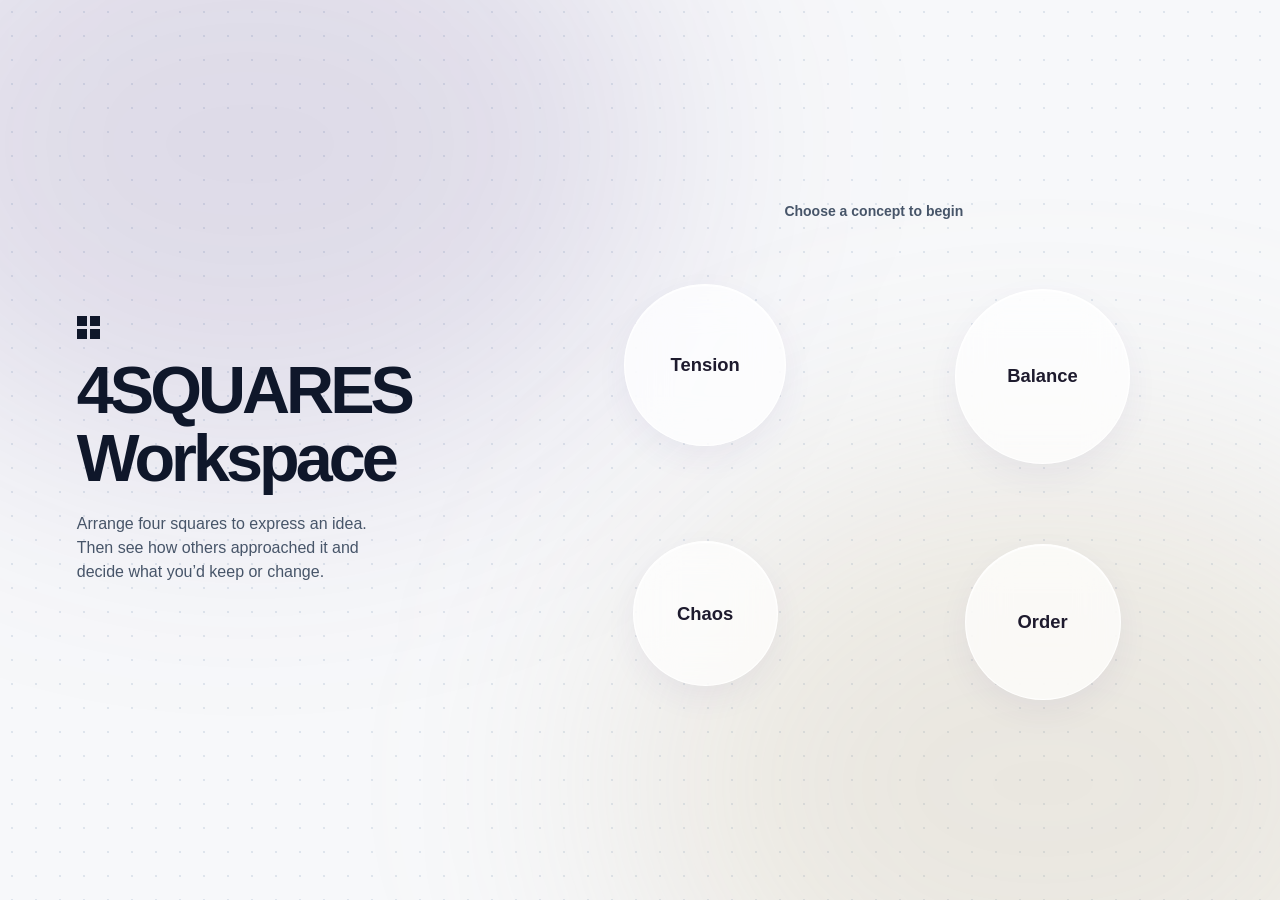
==== commit fe6d1ba6: "Set concept glass to requested opacity" ====
--- a/p3/index.html
+++ b/p3/index.html
@@ -5,7 +5,7 @@
   <meta charset="UTF-8" />
   <meta name="viewport" content="width=device-width, initial-scale=1.0" />
   <title>4SQUARES Workspace</title>
-  <link rel="stylesheet" href="../assets/workspace.css?v=05e2b8e4b5">
+  <link rel="stylesheet" href="../assets/workspace.css?v=3642570cc4">
 </head>
 <body data-flow="p3">
 
--- a/assets/workspace.css
+++ b/assets/workspace.css
@@ -1434,7 +1434,7 @@
   padding: 0;
   border: 1px solid rgb(255 255 255 / 90%);
   border-radius: 50%;
-  background: rgb(255 255 255 / 68%);
+  background: rgb(255 255 255 / 72%);
   backdrop-filter: blur(20px) saturate(180%);
   -webkit-backdrop-filter: blur(20px) saturate(180%);
   box-shadow: 0 12px 32px rgb(75 46 131 / 6%), inset 0 1px 1px rgb(255 255 255 / 95%);
